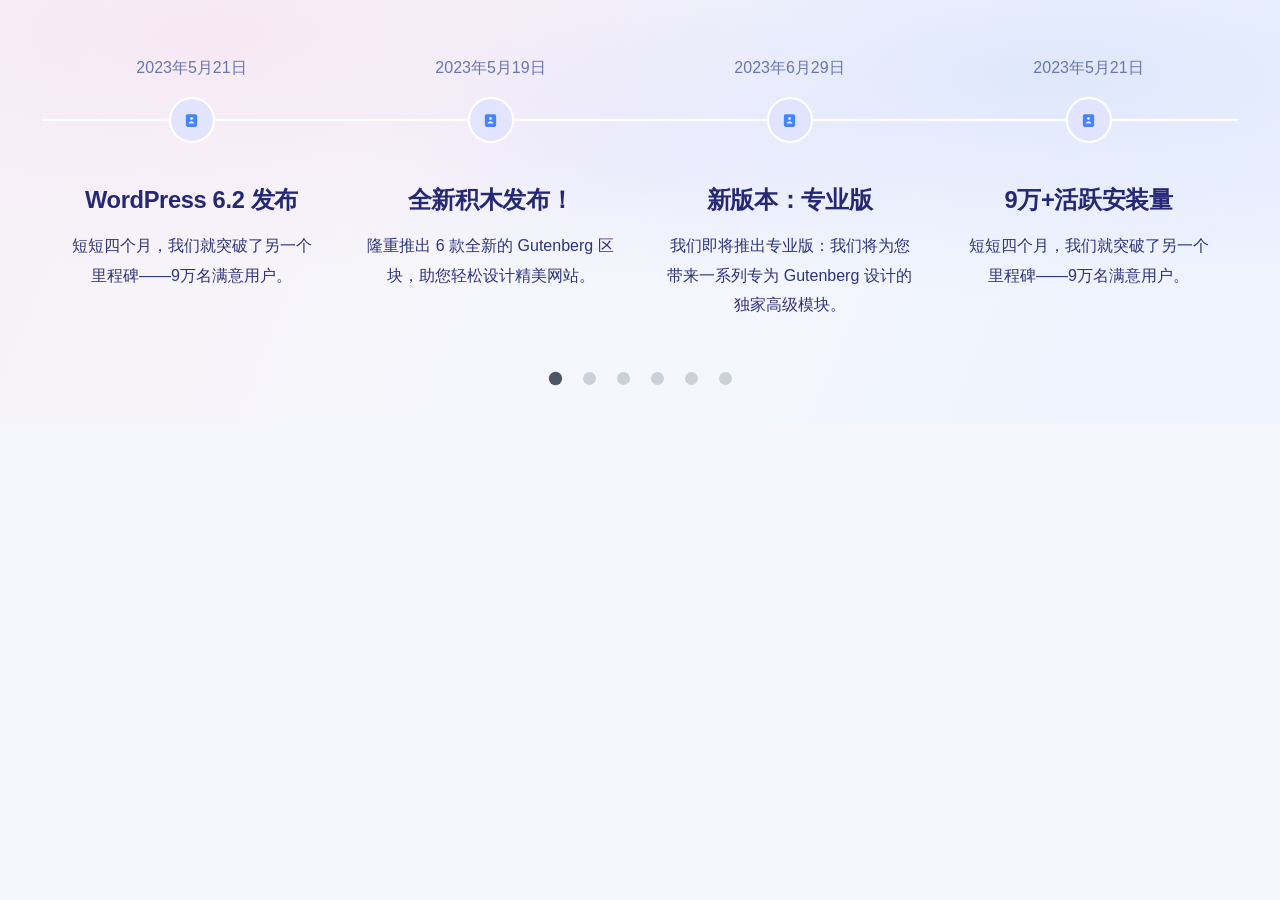
==== index.html @ 2cb474f2 "Organize timeline assets and add project documentation" ====
<!doctype html>
<html lang="zh-CN">
<head>
  <meta charset="utf-8">
  <meta name="viewport" content="width=device-width, initial-scale=1">
  <meta name="description" content="响应式企业发展历程时间轴示例页面">
  <title>企业发展历程 | Responsive Timeline</title>
  <link rel="preconnect" href="https://cdn.jsdelivr.net">
  <link rel="stylesheet" href="assets/css/swiper-bundle.min.css">
  <link rel="stylesheet" href="assets/css/history-timeline.css">
</head>
<body>
  <main>
    <section class="history-section" aria-label="企业发展历程">
      <div class="history-wrap">
        <div class="swiper history-swiper" aria-label="企业发展历程轮播">
          <div class="swiper-wrapper" id="history-list">
            <!-- History items are generated from the data below. -->
          </div>
        </div>

        <div class="history-pagination" aria-label="选择发展历程"></div>
      </div>
    </section>
  </main>

  <script src="assets/js/swiper-bundle.min.js"></script>
  <script src="assets/js/history-timeline.js"></script>
</body>
</html>
---- assets/css/history-timeline.css ----
:root {
      --timeline-ink: #252875;
      --timeline-muted: #6876ad;
      --timeline-blue: #4385ff;
      --timeline-line: rgba(255, 255, 255, .96);
      --timeline-dot: #cbd0d9;
      --timeline-dot-active: #4b5563;
      --timeline-card-gap: 24px;
    }

    * { box-sizing: border-box; }

    body {
      margin: 0;
      font-family: Inter, -apple-system, BlinkMacSystemFont, "Segoe UI",
        "Microsoft YaHei", "PingFang SC", Arial, sans-serif;
      color: var(--timeline-ink);
      background: #f5f7fc;
    }

    .history-section {
      position: relative;
      isolation: isolate;
      overflow: hidden;
      min-height: 418px;
      padding: 56px 42px 30px;
      background:
        radial-gradient(ellipse at 17% 8%, rgba(246, 231, 244, .86), transparent 43%),
        radial-gradient(ellipse at 82% 18%, rgba(222, 230, 252, .92), transparent 45%),
        linear-gradient(112deg, #f7f2f8 0%, #f5f7fc 52%, #edf3ff 100%);
    }

    .history-section::before {
      content: "";
      position: absolute;
      z-index: -1;
      width: 580px;
      height: 300px;
      left: 50%;
      top: 0;
      transform: translateX(-50%);
      background: radial-gradient(ellipse, rgba(226, 224, 255, .34), transparent 70%);
      pointer-events: none;
    }

    .history-wrap {
      width: min(100%, 1320px);
      margin-inline: auto;
    }

    .history-swiper {
      position: relative;
      /* 隐藏循环轮播中超出可视区域的相邻滑块 */
      overflow: hidden;
      padding-top: 0;
    }

    /* Continuous timeline line behind every marker */
    .history-swiper::before {
      content: "";
      position: absolute;
      z-index: 0;
      top: 63px;
      left: 0;
      right: 0;
      height: 2px;
      background: var(--timeline-line);
      box-shadow: 0 0 0 1px rgba(255,255,255,.14);
      pointer-events: none;
    }

    .history-swiper .swiper-wrapper {
      align-items: stretch;
    }

    .history-item {
      position: relative;
      z-index: 1;
      min-width: 0;
      height: auto;
      padding: 0 var(--timeline-card-gap) 2px;
      text-align: center;
    }

    .history-date {
      display: block;
      min-height: 24px;
      margin: 0 0 17px;
      color: var(--timeline-muted);
      font-size: 16px;
      font-weight: 500;
      line-height: 1.5;
      white-space: nowrap;
    }

    .history-marker {
      position: relative;
      z-index: 2;
      display: grid;
      place-items: center;
      width: 46px;
      height: 46px;
      margin: 0 auto 42px;
      border: 2px solid #fff;
      border-radius: 50%;
      background: rgba(226, 228, 255, .94);
      box-shadow: 0 0 0 1px rgba(255,255,255,.15);
    }

    .history-marker svg {
      display: block;
      width: 17px;
      height: 17px;
      fill: var(--timeline-blue);
    }

    .history-content h3 {
      margin: 0 0 14px;
      color: var(--timeline-ink);
      font-size: clamp(19px, 1.85vw, 25px);
      font-weight: 700;
      line-height: 1.35;
      letter-spacing: -.015em;
    }

    .history-content p {
      max-width: 300px;
      margin: 0 auto;
      color: #2e347b;
      font-size: 16px;
      line-height: 1.85;
      overflow-wrap: anywhere;
    }

    .history-pagination {
      position: relative;
      display: flex;
      justify-content: center;
      align-items: center;
      gap: 21px;
      margin-top: 58px;
      min-height: 14px;
    }

    .history-pagination .swiper-pagination-bullet {
      width: 13px;
      height: 13px;
      margin: 0 !important;
      opacity: 1;
      background: var(--timeline-dot);
      transition: background-color .2s ease, transform .2s ease;
    }

    .history-pagination .swiper-pagination-bullet-active {
      background: var(--timeline-dot-active);
      transform: scale(1.02);
    }

    .history-pagination .swiper-pagination-bullet:focus-visible {
      outline: 2px solid var(--timeline-blue);
      outline-offset: 4px;
    }

    .history-pagination .swiper-pagination-bullet {
      cursor: pointer;
    }

    @media (min-width: 768px) {
      .history-item { width: 25%; }
    }

    @media (max-width: 767px) {
      .history-section {
        min-height: 0;
        padding: 18px 18px 26px;
      }

      .history-swiper::before {
        top: 61px;
        left: 0;
        right: 0;
      }

      .history-item {
        width: 100%;
        padding: 0 8px;
      }

      .history-date {
        margin-bottom: 16px;
        font-size: 16px;
      }

      .history-marker {
        width: 46px;
        height: 46px;
        margin-bottom: 43px;
      }

      .history-content h3 {
        margin-bottom: 14px;
        font-size: 24px;
        line-height: 1.4;
      }

      .history-content p {
        max-width: 360px;
        font-size: 16px;
        line-height: 1.8;
      }

      .history-pagination {
        gap: 21px;
        margin-top: 88px;
      }

      .history-pagination .swiper-pagination-bullet {
        width: 13px;
        height: 13px;
      }

    }

    @media (prefers-reduced-motion: reduce) {
      *, *::before, *::after {
        scroll-behavior: auto !important;
        transition-duration: .01ms !important;
        animation-duration: .01ms !important;
        animation-iteration-count: 1 !important;
      }
    }
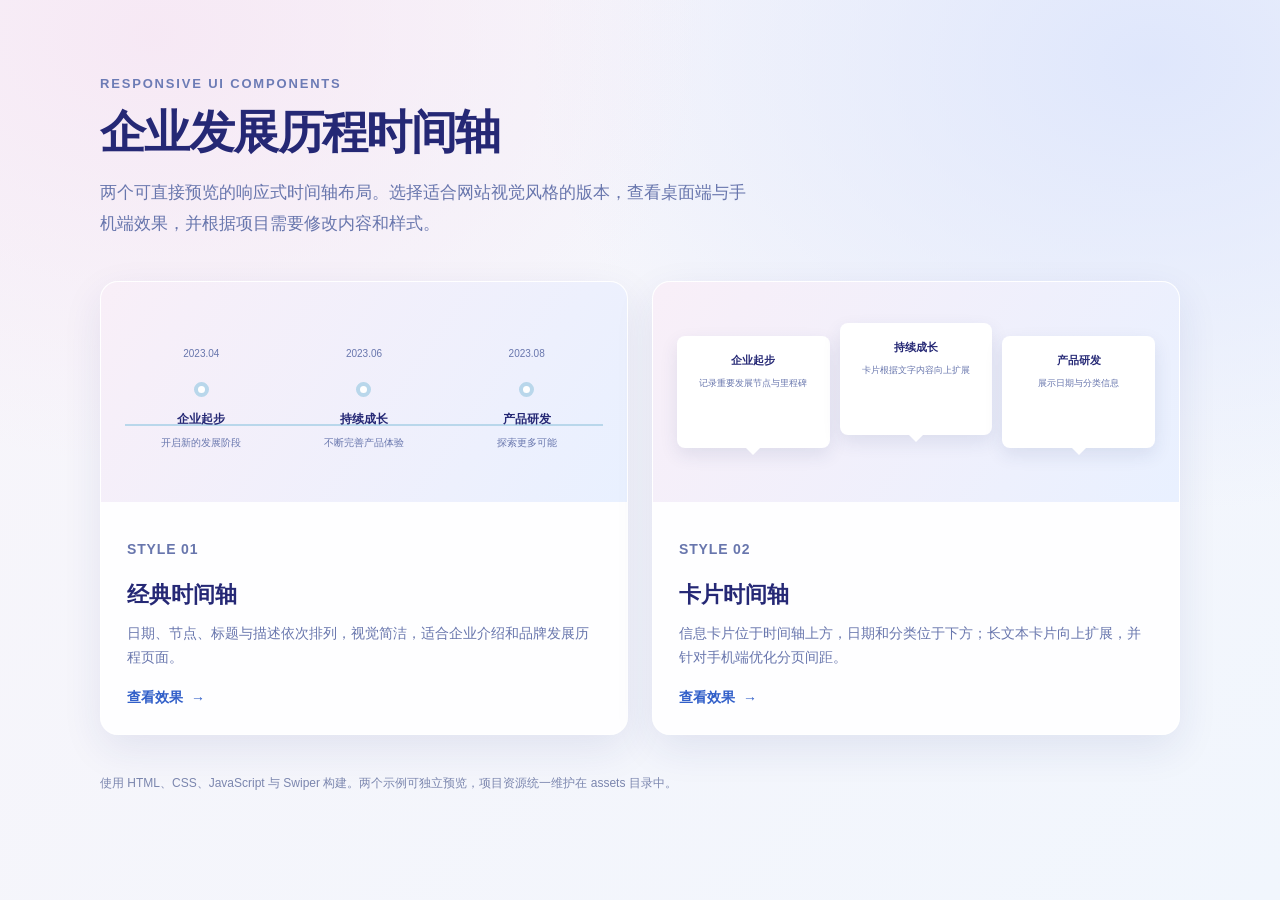
==== commit 80e981d4: "Create timeline demo selection homepage" ====
--- a/index.html
+++ b/index.html
@@ -3,28 +3,76 @@
 <head>
   <meta charset="utf-8">
   <meta name="viewport" content="width=device-width, initial-scale=1">
-  <meta name="description" content="响应式企业发展历程时间轴示例页面">
-  <title>企业发展历程 | Responsive Timeline</title>
-  <link rel="preconnect" href="https://cdn.jsdelivr.net">
-  <link rel="stylesheet" href="assets/css/swiper-bundle.min.css">
-  <link rel="stylesheet" href="assets/css/history-timeline.css">
+  <meta name="description" content="企业发展历程时间轴组件展示库，包含经典时间轴和卡片时间轴两种响应式布局。">
+  <title>企业发展历程时间轴 | 组件展示</title>
+  <style>
+    :root { color-scheme: light; --ink: #252875; --muted: #6876ad; --line: #b9d7eb; --surface: rgba(255,255,255,.88); --shadow: 0 14px 40px rgba(37,40,117,.09); }
+    * { box-sizing: border-box; }
+    body { margin: 0; min-height: 100vh; font-family: Inter,-apple-system,BlinkMacSystemFont,"Segoe UI","Microsoft YaHei","PingFang SC",Arial,sans-serif; color: var(--ink); background: radial-gradient(ellipse at 12% 4%,rgba(246,231,244,.9),transparent 35%),radial-gradient(ellipse at 90% 7%,rgba(222,230,252,.95),transparent 38%),linear-gradient(135deg,#f8f5fa,#f1f6fd); }
+    .page { width: min(1080px,calc(100% - 40px)); margin: 0 auto; padding: 76px 0 64px; }
+    .eyebrow { margin: 0 0 14px; color: #6c7bb5; font-size: 13px; font-weight: 700; letter-spacing: .14em; text-transform: uppercase; }
+    h1 { margin: 0; font-size: clamp(30px,5vw,46px); line-height: 1.2; letter-spacing: -.035em; }
+    .intro { max-width: 660px; margin: 18px 0 0; color: #6876ad; font-size: 17px; line-height: 1.8; }
+    .demo-grid { display: grid; grid-template-columns: repeat(2,minmax(0,1fr)); gap: 24px; margin-top: 42px; }
+    .demo-card { display: flex; flex-direction: column; min-width: 0; overflow: hidden; border: 1px solid rgba(255,255,255,.9); border-radius: 18px; background: var(--surface); box-shadow: var(--shadow); text-decoration: none; color: inherit; transition: transform .2s ease,box-shadow .2s ease; }
+    .demo-card:hover { transform: translateY(-4px); box-shadow: 0 20px 48px rgba(37,40,117,.13); }
+    .demo-card:focus-visible { outline: 3px solid #4385ff; outline-offset: 4px; }
+    .preview { display: flex; align-items: center; justify-content: center; height: 220px; padding: 24px; overflow: hidden; background: linear-gradient(125deg,rgba(247,235,246,.8),rgba(229,238,255,.85)); }
+    .mini-timeline { position: relative; width: 100%; display: grid; grid-template-columns: repeat(3,1fr); gap: 10px; padding-top: 14px; }
+    .mini-timeline::before { content: ""; position: absolute; top: 90px; left: 0; right: 0; height: 2px; background: var(--line); }
+    .mini-item { position: relative; text-align: center; }
+    .mini-item .date { height: 34px; color: #6876ad; font-size: 10px; }
+    .mini-item .node { position: relative; z-index: 1; width: 15px; height: 15px; margin: 0 auto 14px; border: 4px solid var(--line); border-radius: 50%; background: #fff; }
+    .mini-item .heading { color: var(--ink); font-size: 12px; font-weight: 700; }
+    .mini-item .copy { margin-top: 7px; color: #6876ad; font-size: 10px; line-height: 1.5; }
+    .mini-cards { width: 100%; display: grid; grid-template-columns: repeat(3,minmax(0,1fr)); gap: 10px; align-items: start; }
+    .mini-card { position: relative; min-height: 112px; padding: 16px 8px 12px; border-radius: 8px; background: #fff; box-shadow: 0 7px 18px rgba(44,54,110,.1); text-align: center; }
+    .mini-card:nth-child(2) { margin-top: -13px; }
+    .mini-card strong { display: block; font-size: 11px; line-height: 1.5; }
+    .mini-card span { display: block; margin-top: 8px; color: #6876ad; font-size: 9px; line-height: 1.5; }
+    .mini-card::after { content: ""; position: absolute; left: 50%; bottom: -7px; transform: translateX(-50%); border-top: 8px solid #fff; border-left: 8px solid transparent; border-right: 8px solid transparent; }
+    .card-body { padding: 25px 26px 27px; }
+    .card-kicker { margin: 0 0 8px; color: #6c7bb5; font-size: 12px; font-weight: 700; letter-spacing: .06em; }
+    .card-body h2 { margin: 0; font-size: 22px; line-height: 1.4; }
+    .card-body p { margin: 10px 0 18px; color: #6876ad; font-size: 14px; line-height: 1.75; }
+    .card-link { display: inline-flex; align-items: center; gap: 8px; color: #315fc9; font-size: 14px; font-weight: 700; }
+    .card-link span { transition: transform .2s ease; }
+    .demo-card:hover .card-link span { transform: translateX(4px); }
+    footer { margin-top: 38px; color: #7b86ae; font-size: 12px; line-height: 1.7; }
+    @media (max-width:680px) { .page { width: min(calc(100% - 28px),480px); padding-top: 46px; } .demo-grid { grid-template-columns: 1fr; gap: 18px; margin-top: 30px; } .preview { height: 190px; padding: 22px 16px; } .card-body { padding: 22px; } .intro { font-size: 15px; } }
+    @media (prefers-reduced-motion:reduce) { *,*::before,*::after { transition-duration: .01ms !important; } }
+  </style>
 </head>
 <body>
-  <main>
-    <section class="history-section" aria-label="企业发展历程">
-      <div class="history-wrap">
-        <div class="swiper history-swiper" aria-label="企业发展历程轮播">
-          <div class="swiper-wrapper" id="history-list">
-            <!-- History items are generated from the data below. -->
+  <main class="page">
+    <header>
+      <p class="eyebrow">Responsive UI Components</p>
+      <h1>企业发展历程时间轴</h1>
+      <p class="intro">两个可直接预览的响应式时间轴布局。选择适合网站视觉风格的版本，查看桌面端与手机端效果，并根据项目需要修改内容和样式。</p>
+    </header>
+    <section class="demo-grid" aria-label="时间轴效果预览">
+      <a class="demo-card" href="demos/timeline/" aria-label="预览经典时间轴">
+        <div class="preview" aria-hidden="true">
+          <div class="mini-timeline">
+            <div class="mini-item"><div class="date">2023.04</div><div class="node"></div><div class="heading">企业起步</div><div class="copy">开启新的发展阶段</div></div>
+            <div class="mini-item"><div class="date">2023.06</div><div class="node"></div><div class="heading">持续成长</div><div class="copy">不断完善产品体验</div></div>
+            <div class="mini-item"><div class="date">2023.08</div><div class="node"></div><div class="heading">产品研发</div><div class="copy">探索更多可能</div></div>
           </div>
         </div>
-
-        <div class="history-pagination" aria-label="选择发展历程"></div>
-      </div>
+        <div class="card-body"><p class="card-kicker">STYLE 01</p><h2>经典时间轴</h2><p>日期、节点、标题与描述依次排列，视觉简洁，适合企业介绍和品牌发展历程页面。</p><span class="card-link">查看效果 <span aria-hidden="true">→</span></span></div>
+      </a>
+      <a class="demo-card" href="demos/cards/" aria-label="预览卡片时间轴">
+        <div class="preview" aria-hidden="true">
+          <div class="mini-cards">
+            <div class="mini-card"><strong>企业起步</strong><span>记录重要发展节点与里程碑</span></div>
+            <div class="mini-card"><strong>持续成长</strong><span>卡片根据文字内容向上扩展</span></div>
+            <div class="mini-card"><strong>产品研发</strong><span>展示日期与分类信息</span></div>
+          </div>
+        </div>
+        <div class="card-body"><p class="card-kicker">STYLE 02</p><h2>卡片时间轴</h2><p>信息卡片位于时间轴上方，日期和分类位于下方；长文本卡片向上扩展，并针对手机端优化分页间距。</p><span class="card-link">查看效果 <span aria-hidden="true">→</span></span></div>
+      </a>
     </section>
+    <footer>使用 HTML、CSS、JavaScript 与 Swiper 构建。两个示例可独立预览，项目资源统一维护在 assets 目录中。</footer>
   </main>
-
-  <script src="assets/js/swiper-bundle.min.js"></script>
-  <script src="assets/js/history-timeline.js"></script>
 </body>
 </html>
